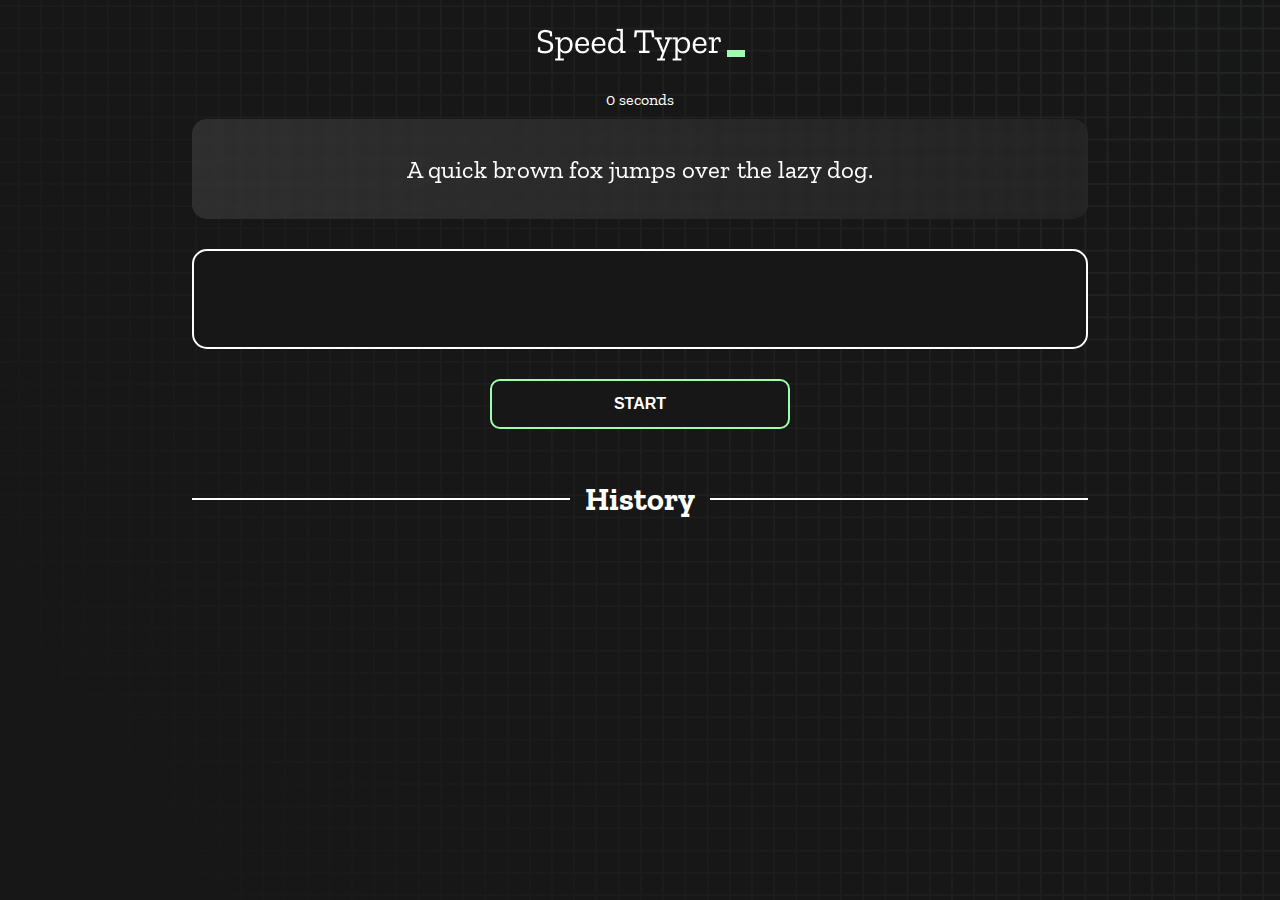
==== index.html @ e25f8b38 "Initial commit" ====
<!DOCTYPE html>
<html lang="en">
  <head>
    <meta charset="UTF-8" />
    <meta http-equiv="X-UA-Compatible" content="IE=edge" />
    <meta name="viewport" content="width=device-width, initial-scale=1.0" />
    <title>Speed Monster</title>
    <link rel="stylesheet" href="styles.css" />
    <link rel="preconnect" href="https://fonts.googleapis.com" />
    <link rel="preconnect" href="https://fonts.gstatic.com" crossorigin />
    <link
      href="https://fonts.googleapis.com/css2?family=Zilla+Slab:wght@300;400;500&display=swap"
      rel="stylesheet"
    />
  </head>
  <body>
    <h1 class="title"><img src="./logo.png" /></h1>
    <div id="show-time">0 seconds</div>

    <div class="box-container">
      <div id="question"></div>

      <div id="display" class="inactive"></div>

      <div class="buttons">
        <button id="starts">START</button>
      </div>

      <div class="divider-container">
        <div class="line"></div>
        <h1 class="title2">History</h1>
        <div class="line"></div>
      </div>
      <div id="histories"></div>
    </div>

    <div id="countdown"></div>
    <div id="modal-background" class="hidden"></div>
    <div id="result" class="hidden"></div>

    <script src="./history.js"></script>
    <script src="./script.js"></script>
  </body>
</html>
---- styles.css ----
* {
  padding: 0;
  margin: 0;
  box-sizing: border-box;
}

body {
  background-image: url("./bg.png");
  background-size: cover;
  background-position: left top;
  font-family: "Zilla Slab", serif;
}

.box-container {
  width: 70%;
  margin: 0 auto;
}

#question {
  height: 100px;
  display: flex;
  align-items: center;
  justify-content: center;
  color: white;
  font-size: 25px;
  border-radius: 15px;
  background: rgb(255, 255, 255);
  background: linear-gradient(
    92.49deg,
    rgba(255, 255, 255, 0.1) 0.18%,
    rgba(255, 255, 255, 0.05) 99.85%
  );
  backdrop-filter: blur(5px);
  margin-bottom: 30px;
}

#display {
  height: 100px;
  display: flex;
  flex-wrap: wrap;
  align-items: center;
  padding-left: 5rem;
  color: white;
  font-size: 32px;
  background-color: #171717;
  border: 2px solid #9dffad;
  border-radius: 15px;
}

#countdown {
  position: fixed;
  height: 100vh;
  width: 100vw;
  background-color: rgba(0, 0, 0, 0.8);
  top: 0;
  left: 0;
  display: flex;
  align-items: center;
  justify-content: center;
  font-size: 3rem;
  color: white;
  display: none;
}
#result {
  position: fixed;
  top: 10%; 
  left: 10%;
  transform: translate(-50%, -50%);
  height: 250px;
  width: 400px;
  background-color: #171717;
  border-radius: 15px;
  border: 2px solid #9dffad;
  color: white;
  text-align: center;
  padding: 2rem;
}
#show-time{
  text-align: center;
  color: white;
  margin: 10px 0;
}

.green {
  color: #9dffad;
}
.red {
  color: #eb6565;
}
.bold {
  font-weight: 700;
}
.inactive {
  border: 2px solid white !important;
}
.hidden {
  display: none;
}
.title {
  text-align: center;
  color: white;
  margin: 20px 0;
}

.divider-container {
  height: 80px;
  display: flex;
  justify-content: center;
  align-items: center;
  gap: 15px;
  margin: 0 auto;
}

.line {
  height: 2px;
  background: white;
  width: 100%;
}

.title2 {
  color: white;
  display: block;
}

.buttons {
  display: flex;
  justify-content: center;
  margin: 30px 0;
}
button {
  padding: 10px 20px;
  border: none;
  font-size: 16px;
  font-weight: bold;
  width: 300px;
  height: 50px;
  color: white;
  background-color: #171717;
  border-radius: 10px;
  border: 2px solid #9dffad;
  cursor: pointer;
}

#histories {
  display: flex;
  flex-wrap: wrap;
  justify-content: space-around;
}

.card {
  width: 100%;
  height: 100%;
  padding: 50px;
  display: flex;
  justify-content: space-between;
  align-items: center;
  padding: 20px 30px;
  color: white;
  border-radius: 15px;
  background: rgb(255, 255, 255);
  background: linear-gradient(
    92.49deg,
    rgba(255, 255, 255, 0.1) 0.18%,
    rgba(255, 255, 255, 0.05) 99.85%
  );
  backdrop-filter: blur(5px);
  margin-bottom: 30px;
}

#modal-background {
  background: rgb(255, 255, 255);
  background: linear-gradient(
    92.49deg,
    rgba(255, 255, 255, 0.1) 0.18%,
    rgba(255, 255, 255, 0.05) 99.85%
  );
  backdrop-filter: blur(5px);
  height: 100vh;
  width: 100%;
  position: fixed;
  top: 0;
}

@media only screen and (max-width: 700px) {
  .box-container {
    padding: 0 20px;
    width: 100%;
  }
  .card {
    flex-direction: column;
  }
}
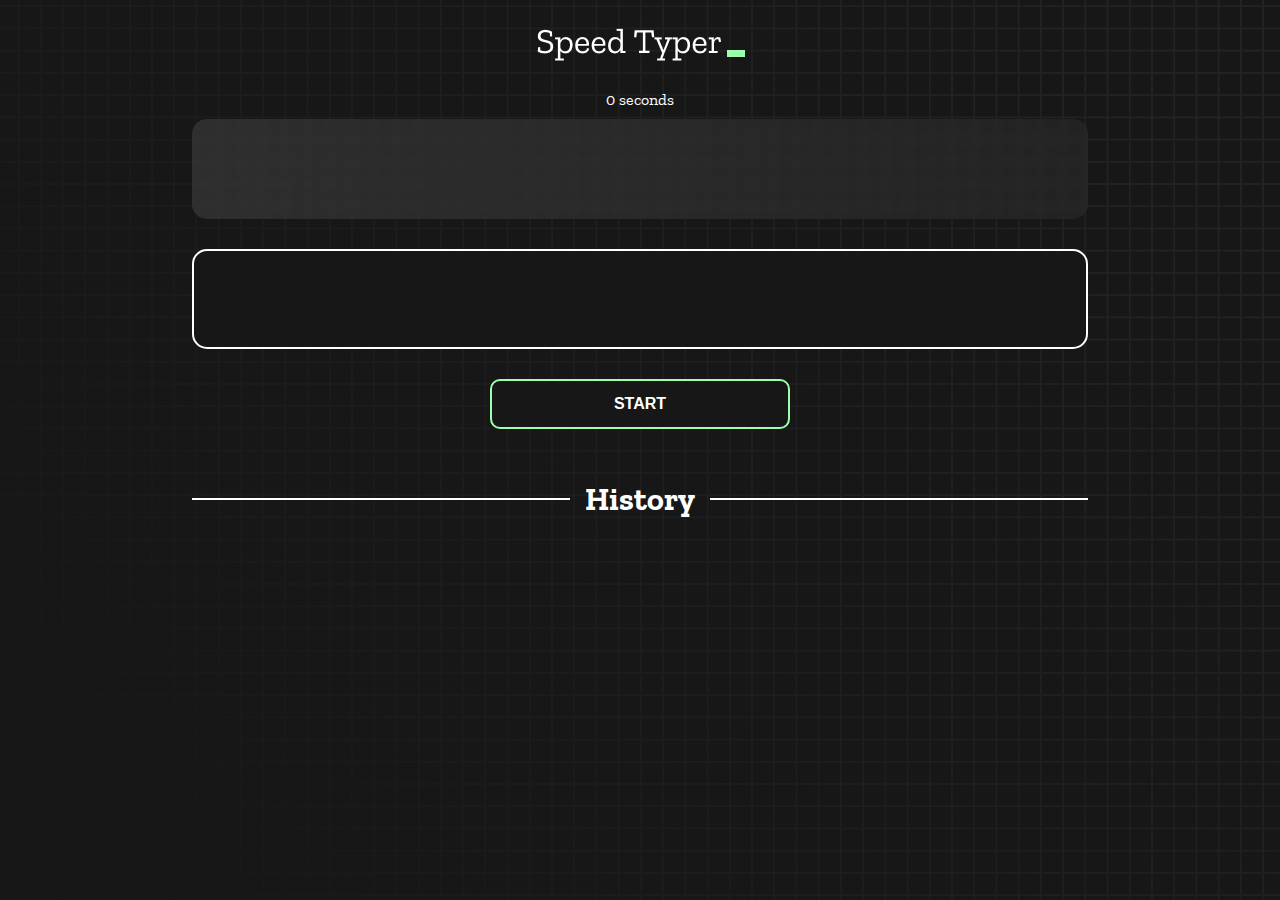
==== commit 4da27705: "start btn soved" ====
--- a/index.html
+++ b/index.html
@@ -1,44 +1,44 @@
 <!DOCTYPE html>
 <html lang="en">
-  <head>
-    <meta charset="UTF-8" />
-    <meta http-equiv="X-UA-Compatible" content="IE=edge" />
-    <meta name="viewport" content="width=device-width, initial-scale=1.0" />
-    <title>Speed Monster</title>
-    <link rel="stylesheet" href="styles.css" />
-    <link rel="preconnect" href="https://fonts.googleapis.com" />
-    <link rel="preconnect" href="https://fonts.gstatic.com" crossorigin />
-    <link
-      href="https://fonts.googleapis.com/css2?family=Zilla+Slab:wght@300;400;500&display=swap"
-      rel="stylesheet"
-    />
-  </head>
-  <body>
-    <h1 class="title"><img src="./logo.png" /></h1>
-    <div id="show-time">0 seconds</div>
 
-    <div class="box-container">
-      <div id="question"></div>
+<head>
+  <meta charset="UTF-8" />
+  <meta http-equiv="X-UA-Compatible" content="IE=edge" />
+  <meta name="viewport" content="width=device-width, initial-scale=1.0" />
+  <title>Speed Monster</title>
+  <link rel="stylesheet" href="styles.css" />
+  <link rel="preconnect" href="https://fonts.googleapis.com" />
+  <link rel="preconnect" href="https://fonts.gstatic.com" crossorigin />
+  <link href="https://fonts.googleapis.com/css2?family=Zilla+Slab:wght@300;400;500&display=swap" rel="stylesheet" />
+</head>
 
-      <div id="display" class="inactive"></div>
+<body>
+  <h1 class="title"><img src="./logo.png" /></h1>
+  <div id="show-time">0 seconds</div>
 
-      <div class="buttons">
-        <button id="starts">START</button>
-      </div>
+  <div class="box-container">
+    <div id="question"></div>
 
-      <div class="divider-container">
-        <div class="line"></div>
-        <h1 class="title2">History</h1>
-        <div class="line"></div>
-      </div>
-      <div id="histories"></div>
+    <div id="display" class="inactive"></div>
+
+    <div class="buttons">
+      <button id="starts">START</button>
     </div>
 
-    <div id="countdown"></div>
-    <div id="modal-background" class="hidden"></div>
-    <div id="result" class="hidden"></div>
+    <div class="divider-container">
+      <div class="line"></div>
+      <h1 class="title2">History</h1>
+      <div class="line"></div>
+    </div>
+    <div id="histories"></div>
+  </div>
 
-    <script src="./history.js"></script>
-    <script src="./script.js"></script>
-  </body>
-</html>
+  <div id="countdown"></div>
+  <div id="modal-background" class="hidden"></div>
+  <div id="result" class="hidden"></div>
+
+  <script src="./history.js"></script>
+  <script src="./script.js"></script>
+</body>
+
+</html>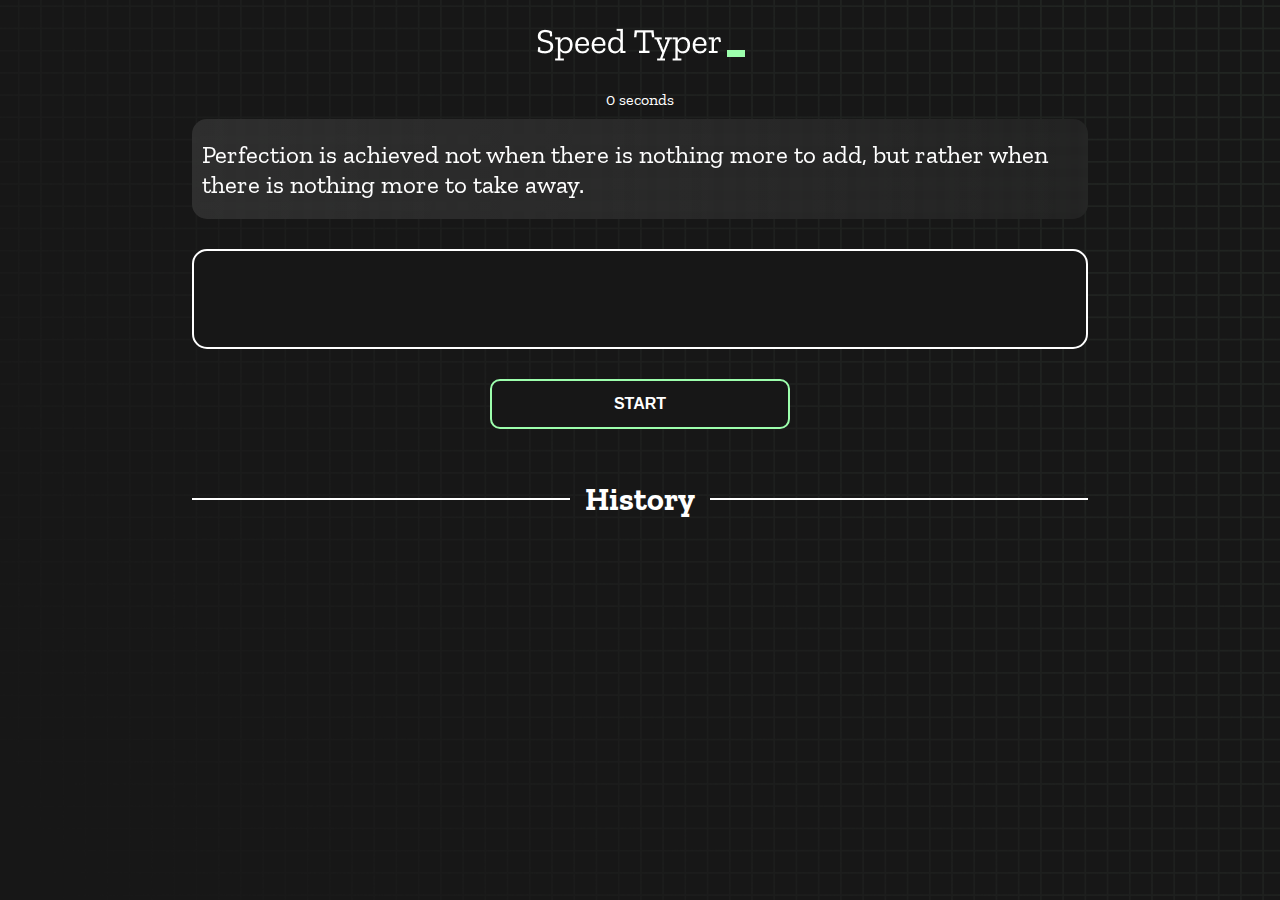
==== commit 11c9995d: "result modal solved" ====
--- a/index.html
+++ b/index.html
@@ -17,9 +17,9 @@
   <div id="show-time">0 seconds</div>
 
   <div class="box-container">
-    <div id="question"></div>
+    <div id="question" class="padding"></div>
 
-    <div id="display" class="inactive"></div>
+    <div id="display" class="inactive "></div>
 
     <div class="buttons">
       <button id="starts">START</button>
@@ -35,7 +35,7 @@
 
   <div id="countdown"></div>
   <div id="modal-background" class="hidden"></div>
-  <div id="result" class="hidden"></div>
+  <div id="result" class="hidden resultModal"></div>
 
   <script src="./history.js"></script>
   <script src="./script.js"></script>
--- a/styles.css
+++ b/styles.css
@@ -2,6 +2,10 @@
   padding: 0;
   margin: 0;
   box-sizing: border-box;
+}
+
+.padding {
+  padding: 0px 10px;
 }
 
 body {
@@ -25,11 +29,9 @@
   font-size: 25px;
   border-radius: 15px;
   background: rgb(255, 255, 255);
-  background: linear-gradient(
-    92.49deg,
-    rgba(255, 255, 255, 0.1) 0.18%,
-    rgba(255, 255, 255, 0.05) 99.85%
-  );
+  background: linear-gradient(92.49deg,
+      rgba(255, 255, 255, 0.1) 0.18%,
+      rgba(255, 255, 255, 0.05) 99.85%);
   backdrop-filter: blur(5px);
   margin-bottom: 30px;
 }
@@ -61,9 +63,10 @@
   color: white;
   display: none;
 }
+
 #result {
   position: fixed;
-  top: 10%; 
+  top: 10%;
   left: 10%;
   transform: translate(-50%, -50%);
   height: 250px;
@@ -75,7 +78,8 @@
   text-align: center;
   padding: 2rem;
 }
-#show-time{
+
+#show-time {
   text-align: center;
   color: white;
   margin: 10px 0;
@@ -84,18 +88,23 @@
 .green {
   color: #9dffad;
 }
+
 .red {
   color: #eb6565;
 }
+
 .bold {
   font-weight: 700;
 }
+
 .inactive {
   border: 2px solid white !important;
 }
+
 .hidden {
   display: none;
 }
+
 .title {
   text-align: center;
   color: white;
@@ -127,6 +136,7 @@
   justify-content: center;
   margin: 30px 0;
 }
+
 button {
   padding: 10px 20px;
   border: none;
@@ -158,22 +168,18 @@
   color: white;
   border-radius: 15px;
   background: rgb(255, 255, 255);
-  background: linear-gradient(
-    92.49deg,
-    rgba(255, 255, 255, 0.1) 0.18%,
-    rgba(255, 255, 255, 0.05) 99.85%
-  );
+  background: linear-gradient(92.49deg,
+      rgba(255, 255, 255, 0.1) 0.18%,
+      rgba(255, 255, 255, 0.05) 99.85%);
   backdrop-filter: blur(5px);
   margin-bottom: 30px;
 }
 
 #modal-background {
   background: rgb(255, 255, 255);
-  background: linear-gradient(
-    92.49deg,
-    rgba(255, 255, 255, 0.1) 0.18%,
-    rgba(255, 255, 255, 0.05) 99.85%
-  );
+  background: linear-gradient(92.49deg,
+      rgba(255, 255, 255, 0.1) 0.18%,
+      rgba(255, 255, 255, 0.05) 99.85%);
   backdrop-filter: blur(5px);
   height: 100vh;
   width: 100%;
@@ -181,12 +187,18 @@
   top: 0;
 }
 
+.resultModal {
+  margin-top: 20%;
+  margin-left: 40%;
+}
+
 @media only screen and (max-width: 700px) {
   .box-container {
     padding: 0 20px;
     width: 100%;
   }
+
   .card {
     flex-direction: column;
   }
-}
+}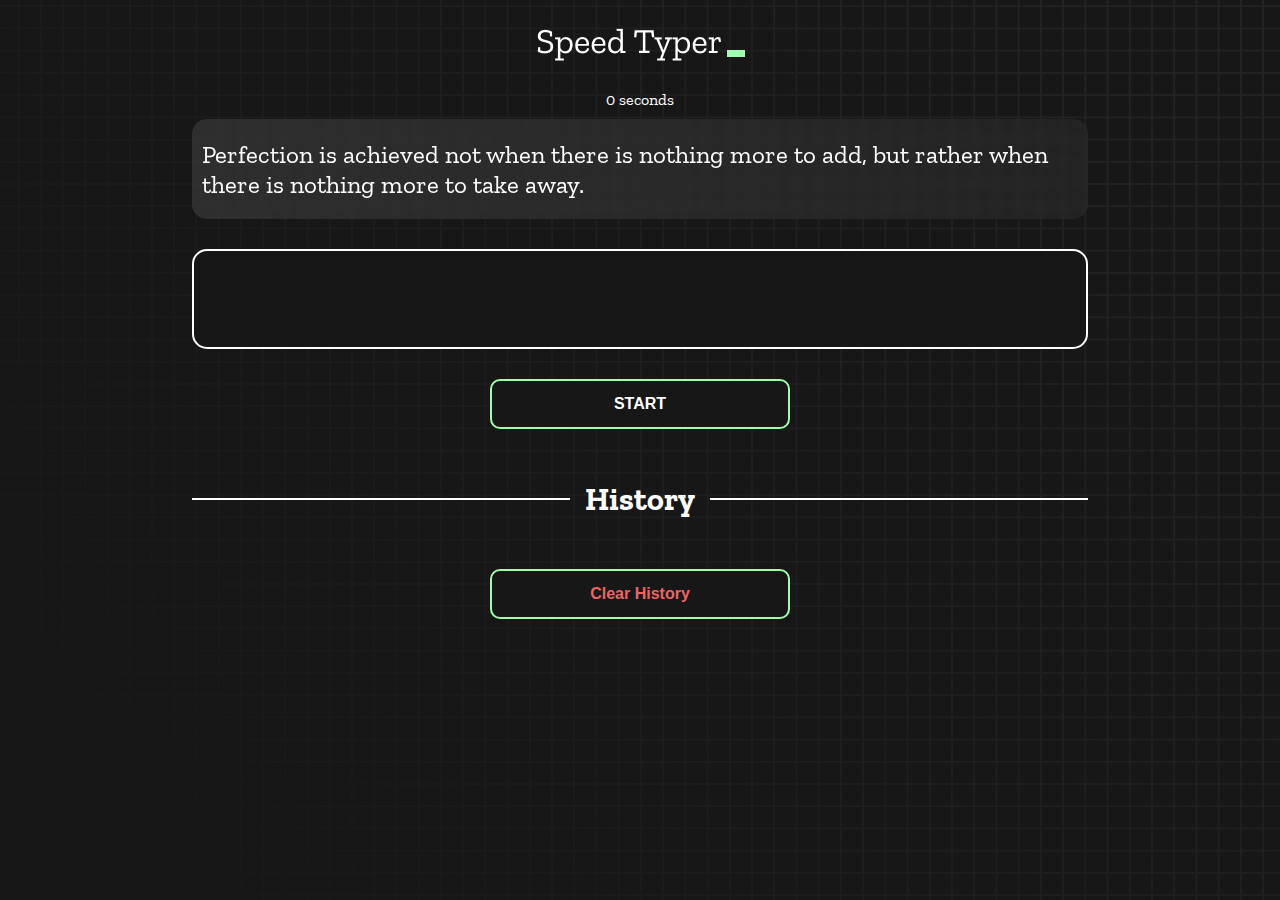
==== commit 211c8b06: "clear history added" ====
--- a/index.html
+++ b/index.html
@@ -31,6 +31,9 @@
       <div class="line"></div>
     </div>
     <div id="histories"></div>
+    <div class="buttons">
+      <button id="clearHistory" class="red">Clear History</button>
+    </div>
   </div>
 
   <div id="countdown"></div>
